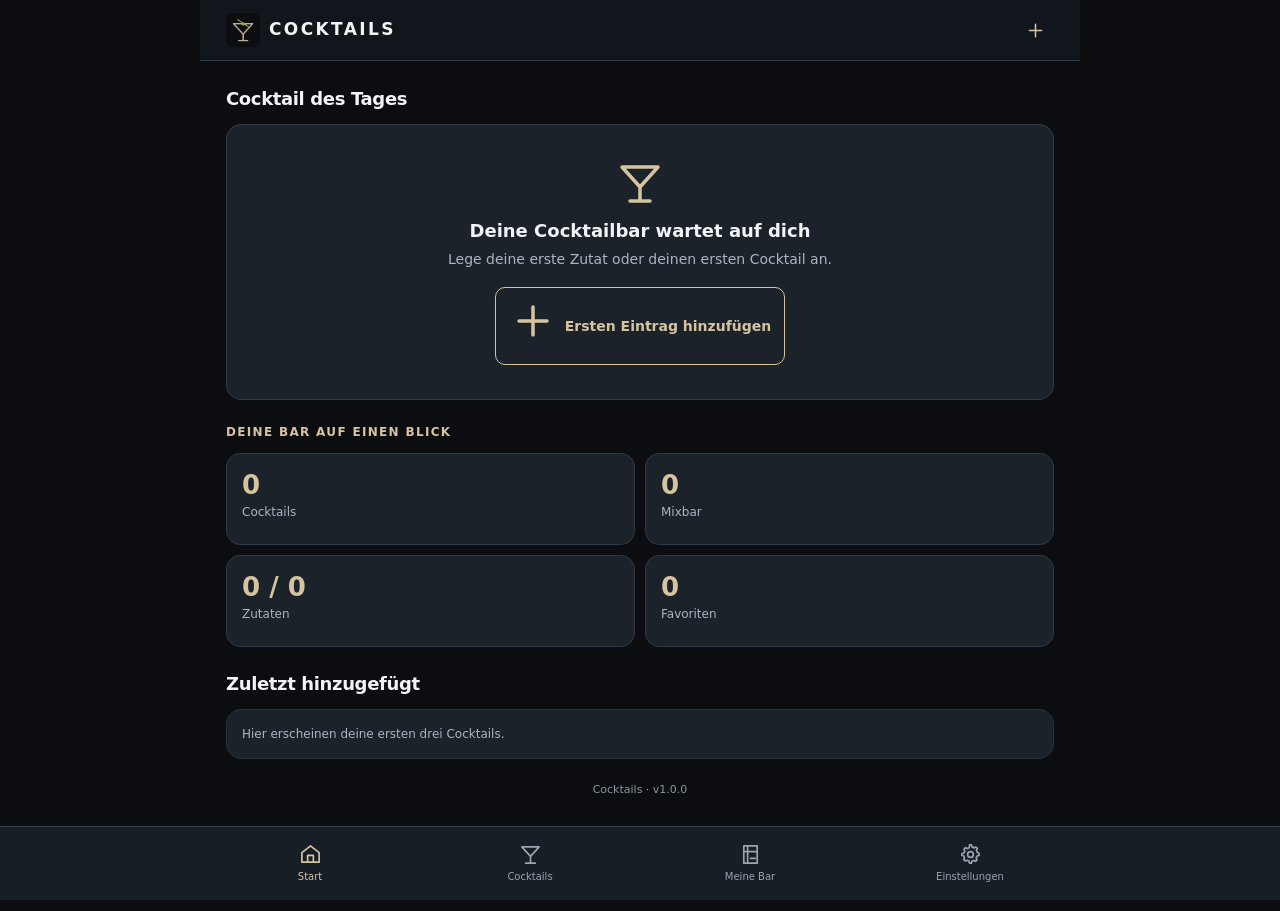
==== index.html @ be9fc89a "Add files via upload" ====
<!doctype html><html lang="de"><head>
<meta charset="utf-8"><meta name="viewport" content="width=device-width,initial-scale=1,viewport-fit=cover"><meta name="theme-color" content="#0B0D11">
<meta name="description" content="Cocktails – persönliche Cocktailbar und digitale Cocktailkarte">
<title>Cocktails</title><link rel="manifest" href="manifest.webmanifest"><link rel="icon" href="icon-192.png" type="image/png"><link rel="stylesheet" href="styles.css">
</head><body><div id="app"><div class="splash"><img src="icon-192.png" alt=""><span>COCKTAILS</span></div></div>
<input type="file" id="photo-file" accept="image/*" hidden>
<script src="qr.js" defer></script><script src="zip.js" defer></script><script src="app.js" defer></script></body></html>
---- styles.css ----
:root{--bg:#0b0d11;--panel:#1b222a;--panel2:#252e37;--panel3:#121820;--line:#323c46;--soft:#aab6c1;--text:#f1f3f5;--gold:#d6c4a1;--good:#65c18c;--warn:#e1b05e;--bad:#d95b5b;--accent:#d6c4a1;--bottom:74px;font-family:Inter,system-ui,-apple-system,"Segoe UI",Roboto,Arial,sans-serif;color-scheme:dark}
*{box-sizing:border-box}html{background:var(--bg);scroll-behavior:auto}body{margin:0;background:var(--bg);color:var(--text);font-size:14px;line-height:1.5;min-height:100vh}button,input,textarea,select{font:inherit}button{cursor:pointer}button:disabled{opacity:.42;cursor:not-allowed}button:focus-visible,a:focus-visible,input:focus-visible,select:focus-visible,textarea:focus-visible{outline:2px solid var(--gold);outline-offset:2px}a{color:var(--gold)}.app{max-width:880px;margin:auto;min-height:100vh;padding-bottom:calc(var(--bottom) + env(safe-area-inset-bottom) + 14px)}.app.subpage{padding-bottom:28px}.app.has-footer{padding-bottom:calc(126px + env(safe-area-inset-bottom))} .splash{min-height:80vh;display:flex;flex-direction:column;align-items:center;justify-content:center;gap:10px;letter-spacing:.22em;color:var(--gold);font-weight:750}.splash img{width:110px}.topbar{position:sticky;top:0;z-index:20;background:rgba(18,23,29,.97);backdrop-filter:blur(14px);border-bottom:1px solid var(--line);height:61px;display:flex;align-items:center;justify-content:space-between;padding:0 14px;gap:8px}.brand{font-weight:800;letter-spacing:.14em;font-size:17px;display:flex;align-items:center;gap:9px}.brand img{width:34px;height:34px}.top-title{font-weight:720;font-size:17px;white-space:nowrap;text-overflow:ellipsis;overflow:hidden}.top-actions{display:flex;align-items:center;gap:3px}.ico-btn{border:0;background:transparent;color:var(--gold);width:38px;height:38px;border-radius:10px;display:inline-flex;align-items:center;justify-content:center;flex-shrink:0}.ico-btn:hover,.ico-btn.active{background:#313a41}.ico-btn svg,.svg-icon{width:19px;height:19px;display:inline-block;vertical-align:middle;stroke:currentColor;stroke-width:1.75;stroke-linecap:round;stroke-linejoin:round;fill:none}.ico-btn svg{width:21px;height:21px}.page{padding:18px 15px 25px}.section{margin-bottom:23px}.section-title{font-size:12px;font-weight:790;letter-spacing:.11em;text-transform:uppercase;color:var(--gold);margin:0 0 12px}.section-head{display:flex;align-items:center;justify-content:space-between;gap:10px;margin-bottom:12px}.section-head h2{margin:0;font-size:18px;letter-spacing:-.02em}.muted{color:var(--soft)}.small{font-size:12px}.tiny{font-size:11px}.eyebrow{letter-spacing:.1em;font-size:11px;text-transform:uppercase;color:var(--gold);font-weight:750}.panel{background:var(--panel);border:1px solid #28323b;border-radius:15px;padding:15px}.row{display:flex;align-items:center;gap:10px}.between{justify-content:space-between}.grow{flex:1;min-width:0}.stack{display:flex;flex-direction:column;gap:10px}.wrap{flex-wrap:wrap}.btn{border:1px solid var(--line);border-radius:10px;min-height:39px;padding:9px 13px;color:var(--text);background:var(--panel2);display:inline-flex;align-items:center;justify-content:center;gap:8px;text-align:center;white-space:normal;font-weight:600}.btn svg{width:17px;height:17px}.btn.primary{background:var(--gold);color:#111821;border-color:var(--gold)}.btn.outline{color:var(--gold);background:transparent;border-color:var(--gold)}.btn.ghost{background:transparent;border-color:transparent;color:var(--soft)}.btn.danger{background:#332329;border-color:#67434a;color:#ffb8b8}.btn.sm{min-height:33px;padding:5px 10px;font-size:12px}.btn.wide{width:100%}.btn.pill{border-radius:999px}.btn.active{background:var(--gold);color:#10161d;border-color:var(--gold)}.btn.chip{border-radius:999px;min-height:30px;font-size:12px;padding:5px 11px}.link-button{border:0;background:transparent;color:var(--gold);padding:4px 0;font-weight:650;font-size:13px}.empty{text-align:center;padding:34px 18px;background:var(--panel);border:1px solid var(--line);border-radius:15px}.empty svg{width:48px;height:48px;color:var(--gold);margin-bottom:10px}.empty h3{font-size:18px;margin:0 0 5px}.empty p{color:var(--soft);margin:0 0 17px}.stats{display:grid;grid-template-columns:repeat(2,minmax(0,1fr));gap:10px}.stat{padding:15px;border:1px solid #303945;border-radius:14px;background:var(--panel);display:flex;flex-direction:column;align-items:flex-start;min-height:92px;cursor:pointer}.stat b{font-size:26px;color:var(--gold);font-weight:760;line-height:1.3}.stat span{color:var(--soft);font-size:12px}.hero{display:grid;grid-template-columns:39% 1fr;gap:14px;align-items:center;cursor:pointer}.hero .photo{aspect-ratio:1}.hero h2{font-size:25px;line-height:1.1;margin:4px 0}.hero .category-name{font-size:11px;letter-spacing:.1em}.photo{width:100%;aspect-ratio:1;border-radius:10px;background:linear-gradient(145deg,#2a333c,#151b23);overflow:hidden;display:flex;align-items:center;justify-content:center;position:relative}.photo img{width:100%;height:100%;object-fit:cover}.monogram{font-size:42px;font-weight:790;line-height:1;color:var(--accent);text-transform:uppercase;letter-spacing:-.04em}.photo.sm .monogram{font-size:22px}.photo.sm{width:46px;height:46px;flex:none}.photo.round{border-radius:14px}.photo.placeholder{border:1px solid #35414b}.recent-grid{display:grid;grid-template-columns:repeat(3,minmax(0,1fr));gap:10px}.recent-item{min-width:0;cursor:pointer}.recent-item .name{font-size:12px;margin:6px 0 3px;font-weight:680;white-space:nowrap;overflow:hidden;text-overflow:ellipsis}.recent-item .underline{height:2px;width:100%;border-radius:4px}.grid-drinks{display:grid;grid-template-columns:repeat(2,minmax(0,1fr));gap:12px}.drink-card{background:var(--panel);border:1px solid #28323b;border-radius:13px;overflow:hidden;min-width:0}.drink-card .photo{border-radius:0}.drink-card-content{padding:10px;min-width:0}.drink-card h3{font-size:14px;margin:0 0 5px;overflow:hidden;text-overflow:ellipsis;white-space:nowrap}.drink-card .status{font-size:11px;line-height:1.2}.card-top{position:relative}.card-heart{position:absolute;top:6px;right:6px;width:32px;height:32px;border-radius:10px;display:flex;align-items:center;justify-content:center;background:rgba(11,13,17,.73);border:1px solid #ffffff1e;color:var(--gold)}.drink-list{display:grid;gap:9px}.drink-list .drink-card{display:flex;align-items:center}.drink-list .photo{width:76px;height:76px;flex:none}.drink-list .drink-card-content{flex:1}.drink-list .card-heart{position:static;margin-right:8px}.drink-list .card-top{flex:none}.filter-controls{display:flex;flex-direction:column;gap:10px;margin-bottom:17px}.filter-row{display:flex;gap:8px;align-items:center;flex-wrap:wrap}.search-box{width:100%;background:var(--panel);border:1px solid var(--line);border-radius:10px;padding:9px 12px;color:var(--text);min-height:43px}.form-control{width:100%;background:#111821;border:1px solid #414b55;border-radius:9px;color:var(--text);padding:10px 11px;min-height:42px;outline:0}.form-control:focus{border-color:var(--gold)}.form-control.error{border-color:var(--bad)}textarea.form-control{resize:vertical;min-height:86px}select.form-control{appearance:none;background-image:url('data:image/svg+xml,%3Csvg xmlns="http://www.w3.org/2000/svg" width="14" height="14" fill="none" stroke="%23aab6c1" stroke-width="2"%3E%3Cpath d="m3 5 4 4 4-4"/%3E%3C/svg%3E');background-repeat:no-repeat;background-position:right 10px center;padding-right:27px}.field{display:flex;flex-direction:column;gap:5px}.field label,.label{font-size:12px;color:#c0c9d0}.error-text{font-size:11px;color:#f19b9b}.hint{font-size:11px;color:var(--soft)}.form-grid{display:grid;grid-template-columns:repeat(2,minmax(0,1fr));gap:10px}.form-section{background:var(--panel);border:1px solid #303a44;border-radius:13px;overflow:hidden;margin-bottom:10px}.section-toggle{width:100%;display:flex;align-items:center;text-align:left;gap:9px;background:transparent;border:0;color:var(--text);padding:14px;min-height:48px}.form-section .inner{padding:1px 13px 15px;display:flex;flex-direction:column;gap:13px}.section-toggle .nr{color:var(--gold);font-size:11px;letter-spacing:.04em}.section-toggle strong{flex:1}.section-toggle .progress{color:var(--good)}.category-tiles{display:grid;grid-template-columns:repeat(2,minmax(0,1fr));gap:7px}.category-tile{border:1px solid var(--tile);background:transparent;border-radius:10px;padding:10px 6px;color:var(--text);font-size:11px;min-height:49px;font-weight:650}.category-tile.selected{background:color-mix(in srgb,var(--tile) 18%,transparent);box-shadow:inset 0 0 0 1px var(--tile)}.tag-grid{display:flex;gap:7px;flex-wrap:wrap}.tile{border:1px solid #48535e;background:#131a20;border-radius:10px;padding:9px 10px;color:var(--soft);font-size:12px;min-height:36px}.tile.selected{color:var(--gold);border-color:var(--gold);background:#34322d}.glass-grid{display:grid;grid-template-columns:repeat(5,minmax(0,1fr));gap:6px}.glass-tile{border:1px solid #444d57;background:#141a21;border-radius:8px;color:var(--soft);padding:8px 2px;min-height:69px;display:flex;align-items:center;justify-content:center;flex-direction:column;gap:4px;font-size:9px;line-height:1.2;text-align:center}.glass-tile svg{width:26px;height:31px;stroke:var(--accent);fill:none;stroke-width:1.7;stroke-linecap:round;stroke-linejoin:round}.glass-tile.selected{color:var(--gold);border-color:var(--gold);background:#302f2b}.taste-grid{display:flex;flex-direction:column;gap:13px}.taste-row{display:grid;grid-template-columns:112px 1fr;gap:8px;align-items:center}.taste-label{font-size:12px;color:#d5dbe0}.taste-segments{display:flex;gap:3px;min-width:0}.seg{height:19px;min-width:0;flex:1;border-radius:3px;border:1px solid var(--taste);background:#121820;padding:0}.seg.selected{background:var(--taste)}.taste-bottom{grid-column:2;display:flex;align-items:center;justify-content:space-between;margin-top:-5px}.taste-value{color:var(--soft);font-size:11px}.tiny-action{font-size:11px;border:0;background:transparent;color:var(--gold);padding:1px 0}.entry{background:#121a22;border:1px solid #313d47;border-radius:11px;padding:11px;display:flex;flex-direction:column;gap:9px}.entry-top{display:flex;align-items:center;gap:8px}.entry-top b{font-size:13px;flex:1}.drag-buttons{display:flex;gap:2px}.drag-buttons .ico-btn{width:30px;height:30px;color:#9fb0be}.qty-row{display:flex;align-items:flex-end;gap:8px}.qty-row .field{flex:1}.qty-row .field.unit{flex:0 0 104px}.editor-footer,.picker-footer{position:fixed;bottom:0;left:0;right:0;z-index:25;background:rgba(27,34,42,.97);backdrop-filter:blur(10px);border-top:1px solid #3a444d;padding:10px max(13px,calc((100vw - 860px)/2 + 13px)) calc(10px + env(safe-area-inset-bottom));display:flex;flex-direction:column;gap:7px}.editor-footer .save-state,.picker-footer .save-state{display:flex;align-items:center;gap:6px;font-size:11px;color:var(--soft)}.bottom-nav{position:fixed;bottom:0;left:0;right:0;z-index:25;height:calc(var(--bottom) + env(safe-area-inset-bottom));background:#171e26;border-top:1px solid #36414a;display:flex;justify-content:center;padding-bottom:env(safe-area-inset-bottom)}.bottom-nav .nav-inner{width:min(880px,100%);display:grid;grid-template-columns:repeat(4,minmax(0,1fr))}.nav-item{border:0;background:transparent;color:#99a5b0;display:flex;flex-direction:column;align-items:center;justify-content:center;gap:3px;font-size:10px}.nav-item.selected{color:var(--gold)}.nav-item .svg-icon{width:23px;height:23px}.tabrow{display:flex;gap:5px;background:#202831;padding:4px;border-radius:11px}.tabbtn{flex:1;background:transparent;border:0;border-radius:8px;color:#9babb6;padding:10px 5px;font-size:12px}.tabbtn.active{background:#3b444c;color:var(--gold);font-weight:720}.picker-item{display:flex;align-items:center;gap:9px;border:1px solid #2d3944;border-radius:11px;background:var(--panel);padding:11px}.picker-item .name{flex:1;min-width:0}.picker-item .name b{display:block;font-size:13px}.stepper{display:flex;align-items:center;gap:8px}.stepper .btn{width:34px;min-height:34px;padding:0}.stepper strong{min-width:15px;text-align:center}.detail-top{display:flex;gap:9px;margin-bottom:13px}.detail-top .photo{flex:1;min-width:0}.stamps{width:24%;min-width:92px;display:flex;flex-direction:column;justify-content:center;gap:8px}.stamp{border:1px solid var(--accent);border-radius:10px;padding:8px 4px;color:var(--accent);display:flex;flex:1;flex-direction:column;align-items:center;justify-content:center;min-height:75px;gap:5px;text-align:center}.stamp .svg-icon{width:34px;height:34px}.stamp span{font-size:9px;letter-spacing:.04em;text-transform:uppercase;font-weight:700;white-space:nowrap}.detail-name{font-size:29px;line-height:1.1;letter-spacing:-.02em;margin:10px 0 8px}.badge-list{display:flex;gap:6px;flex-wrap:wrap}.badge-base{border:1px solid var(--accent);color:var(--accent);border-radius:20px;font-size:10px;padding:3px 8px;font-weight:640}.status{display:inline-flex;align-items:center;gap:5px;font-weight:650}.status.good{color:var(--good)}.status.warn{color:var(--warn)}.status.bad{color:var(--bad)}.ingredient-line{background:var(--panel);border-radius:10px;padding:10px 12px;margin-bottom:7px;display:flex;flex-direction:column;gap:6px}.ingredient-main{display:flex;align-items:center;gap:8px}.ingredient-main .amount{margin-left:auto;font-weight:680;white-space:nowrap}.ingredient-notice{font-size:11px;margin-left:27px;color:#abb6bf}.ingredient-notice.bad{color:#e58f8f}.ingredient-notice.warn{color:var(--warn)}.ingredient-notice.good{color:var(--good)}.substitute-select{background:#141b22;border:1px solid #62615a;border-radius:8px;color:var(--text);padding:7px 9px;width:100%;font-size:12px}.steps-list{display:flex;flex-direction:column;gap:9px}.step{display:flex;align-items:flex-start;gap:12px;background:var(--panel);padding:12px;border-radius:11px}.step .nr{border:1px solid var(--accent);border-radius:6px;color:var(--accent);min-width:35px;text-align:center;padding:4px;font-size:11px}.accord{margin-bottom:9px;border-radius:12px;border:1px solid var(--line);background:var(--panel);overflow:hidden}.accord-h{width:100%;padding:13px;background:transparent;color:var(--text);border:0;display:flex;align-items:center;gap:9px;text-align:left}.accord-h strong{flex:1}.accord-list{padding:0 8px 8px}.ingredient-list-row{display:flex;align-items:center;gap:10px;padding:8px 3px;border-top:1px solid #2e3a43}.ingredient-list-row .ingredient-name{flex:1;text-align:left;background:transparent;border:0;color:var(--text);padding:0;min-width:0;font-weight:570}.stock-switch{width:44px;height:27px;border-radius:20px;border:1px solid #53606b;background:#39424b;padding:3px;flex:none;display:flex;align-items:center;transition:background .15s}.stock-switch.on{background:#296244;border-color:#41865f;justify-content:flex-end}.stock-switch .knob{width:19px;height:19px;border-radius:50%;background:#dce5e8}.modal-scrim{position:fixed;inset:0;background:#000b;z-index:45;display:flex;align-items:flex-end;justify-content:center;padding:15px}.modal{background:#202830;border:1px solid #4b555e;border-radius:17px;padding:18px;width:min(500px,100%);max-height:85dvh;overflow-y:auto;box-shadow:0 15px 80px #0008}.modal h3{font-size:19px;margin:0 0 8px}.modal p{color:var(--soft);margin:0 0 18px}.modal-actions{display:flex;flex-direction:column;gap:8px}.toast{position:fixed;bottom:calc(var(--bottom) + env(safe-area-inset-bottom) + 15px);left:50%;transform:translateX(-50%);z-index:65;background:#e8dfcd;color:#172027;border-radius:10px;padding:11px 15px;box-shadow:0 6px 30px #0009;max-width:calc(100vw - 20px);min-width:200px;display:flex;gap:12px;align-items:center;font-size:13px}.toast button{border:0;background:transparent;color:#385e72;font-weight:800}.footer-caption{margin-top:22px;text-align:center;color:#8998a4;font-size:11px}.warning-box{padding:12px;border:1px solid #645037;border-radius:10px;background:#352b24;color:#efd3a3;font-size:12px}.ok-box{padding:11px;border:1px solid #3b7256;border-radius:10px;background:#1e362a;color:#a9dfc2;font-size:12px}.divider{height:1px;background:var(--line);margin:8px 0}.photo-pick{position:relative;display:block;max-width:260px;cursor:pointer}.photo-pick .photo{aspect-ratio:1}.photo-pick .overlay{position:absolute;bottom:6px;right:6px;border-radius:7px;background:#111c;font-size:11px;padding:6px 9px}.select-box{padding:8px;border:1px solid var(--line);border-radius:10px;background:var(--panel)}.check-line{display:flex;gap:10px;align-items:center;padding:7px 0;color:var(--text)}.check-line input{accent-color:var(--gold);width:17px;height:17px}.guest-body{background:var(--bg)}.guest-hero{padding:27px 17px 17px;text-align:center;border-bottom:1px solid var(--line);margin-bottom:20px}.guest-hero img{width:85px}.guest-hero h1{font-size:28px;letter-spacing:.13em;margin:3px 0 0}.guest-hero p{color:var(--soft);margin:5px 0}.guest-wrap{max-width:800px;margin:auto;padding:0 14px 30px}.guest-grid{display:grid;grid-template-columns:repeat(2,minmax(0,1fr));gap:13px}.guest-card{border:1px solid #35404a;background:var(--panel);border-radius:14px;overflow:hidden}.guest-card .photo{border-radius:0}.guest-card-body{padding:12px}.guest-card h2{font-size:18px;margin:3px 0 3px;line-height:1.2}.guest-card .category-name{font-size:10px;font-weight:780;letter-spacing:.09em}.guest-card .small{font-size:11px}.guest-loading{padding:100px 20px;text-align:center;color:var(--soft)}.guest-loading img{display:block;margin:auto}.qr-output{background:#fff;border-radius:12px;padding:14px;width:fit-content;margin:10px auto;max-width:100%}.qr-output svg{width:min(260px,65vw);height:auto;display:block}.large-image{position:fixed;inset:0;z-index:60;background:#020304f2;display:flex;align-items:center;justify-content:center;touch-action:none}.large-image img{max-width:100%;max-height:100%;object-fit:contain;transform:translate(var(--pan-x,0px),var(--pan-y,0px)) scale(var(--zoom,1));touch-action:none}.crop-wrap{width:min(88vw,380px);height:min(88vw,380px);margin:auto;overflow:hidden;position:relative;background:#12161c;border:2px solid var(--gold);touch-action:none;cursor:grab}.crop-wrap img{position:absolute;max-width:none;user-select:none;pointer-events:none;transform-origin:top left}.crop-wrap:after{content:"";pointer-events:none;position:absolute;inset:0;border:1px solid #fff6}.inline-note{font-size:11px;line-height:1.35;color:var(--soft)}.hide{display:none!important}
@media(min-width:650px){.page{padding:24px 26px}.topbar{padding:0 26px}.grid-drinks{grid-template-columns:repeat(3,minmax(0,1fr))}.guest-grid{grid-template-columns:repeat(3,minmax(0,1fr))}.glass-grid{grid-template-columns:repeat(10,minmax(0,1fr))}.modal-scrim{align-items:center}.detail-name{font-size:35px}.detail-top{max-width:680px}}
@media(max-width:380px){.stepper{gap:4px}.stepper .btn{width:30px;min-height:30px}.taste-row{grid-template-columns:94px 1fr}.category-tile{font-size:10px}.glass-grid{grid-template-columns:repeat(5,minmax(0,1fr))}}

.drag-handle{cursor:grab;touch-action:none;padding:4px;color:#9eabb5;display:inline-flex;align-items:center}.drag-handle:active{cursor:grabbing;color:var(--gold)}
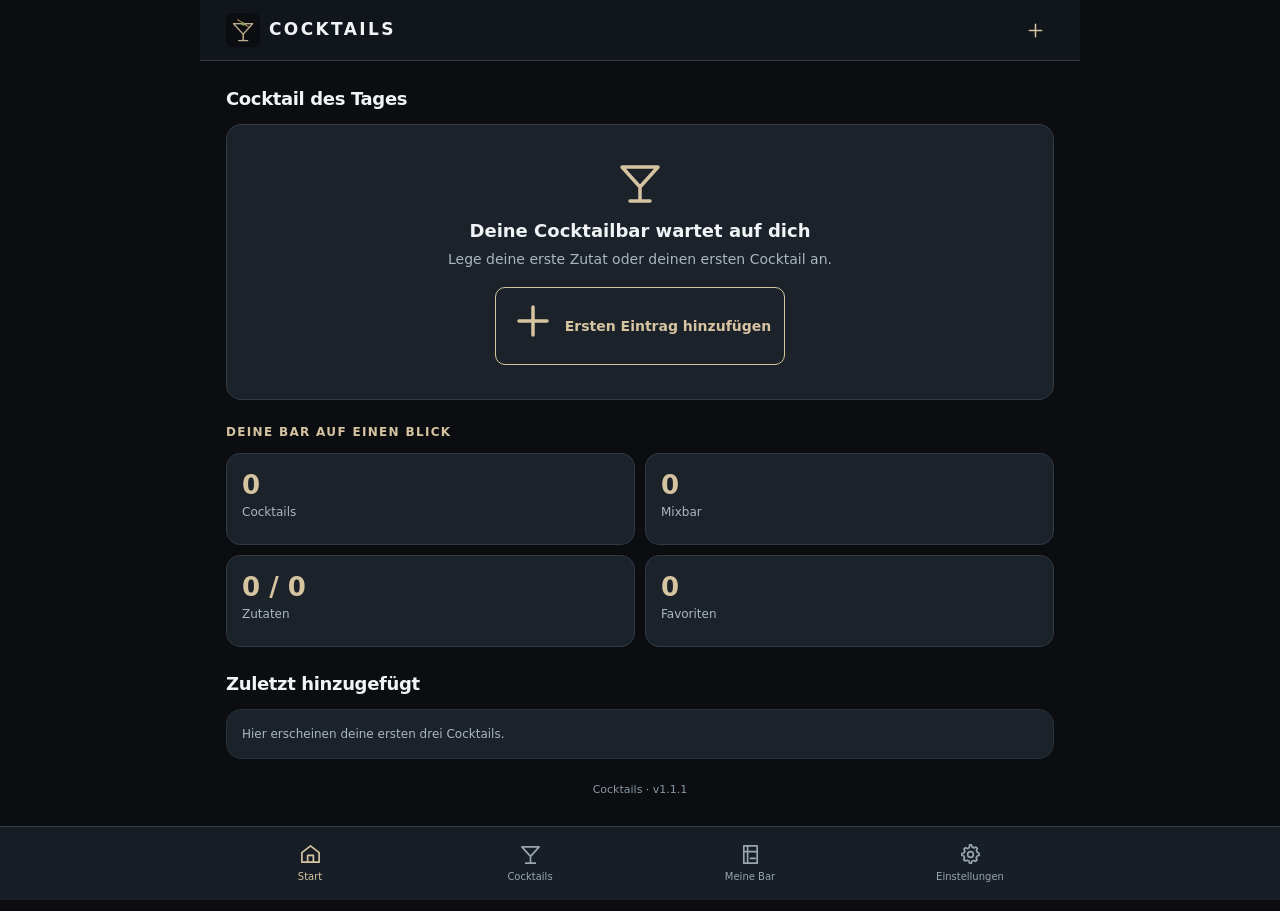
==== commit 95cd3d6e: "Add files via upload" ====
--- a/index.html
+++ b/index.html
@@ -4,4 +4,4 @@
 <title>Cocktails</title><link rel="manifest" href="manifest.webmanifest"><link rel="icon" href="icon-192.png" type="image/png"><link rel="stylesheet" href="styles.css">
 </head><body><div id="app"><div class="splash"><img src="icon-192.png" alt=""><span>COCKTAILS</span></div></div>
 <input type="file" id="photo-file" accept="image/*" hidden>
-<script src="qr.js" defer></script><script src="zip.js" defer></script><script src="app.js" defer></script></body></html>
+<script src="qr.js" defer></script><script src="cloud.js" defer></script><script src="zip.js" defer></script><script src="app.js" defer></script></body></html>
--- a/styles.css
+++ b/styles.css
@@ -1,6 +1,6 @@
 :root{--bg:#0b0d11;--panel:#1b222a;--panel2:#252e37;--panel3:#121820;--line:#323c46;--soft:#aab6c1;--text:#f1f3f5;--gold:#d6c4a1;--good:#65c18c;--warn:#e1b05e;--bad:#d95b5b;--accent:#d6c4a1;--bottom:74px;font-family:Inter,system-ui,-apple-system,"Segoe UI",Roboto,Arial,sans-serif;color-scheme:dark}
-*{box-sizing:border-box}html{background:var(--bg);scroll-behavior:auto}body{margin:0;background:var(--bg);color:var(--text);font-size:14px;line-height:1.5;min-height:100vh}button,input,textarea,select{font:inherit}button{cursor:pointer}button:disabled{opacity:.42;cursor:not-allowed}button:focus-visible,a:focus-visible,input:focus-visible,select:focus-visible,textarea:focus-visible{outline:2px solid var(--gold);outline-offset:2px}a{color:var(--gold)}.app{max-width:880px;margin:auto;min-height:100vh;padding-bottom:calc(var(--bottom) + env(safe-area-inset-bottom) + 14px)}.app.subpage{padding-bottom:28px}.app.has-footer{padding-bottom:calc(126px + env(safe-area-inset-bottom))} .splash{min-height:80vh;display:flex;flex-direction:column;align-items:center;justify-content:center;gap:10px;letter-spacing:.22em;color:var(--gold);font-weight:750}.splash img{width:110px}.topbar{position:sticky;top:0;z-index:20;background:rgba(18,23,29,.97);backdrop-filter:blur(14px);border-bottom:1px solid var(--line);height:61px;display:flex;align-items:center;justify-content:space-between;padding:0 14px;gap:8px}.brand{font-weight:800;letter-spacing:.14em;font-size:17px;display:flex;align-items:center;gap:9px}.brand img{width:34px;height:34px}.top-title{font-weight:720;font-size:17px;white-space:nowrap;text-overflow:ellipsis;overflow:hidden}.top-actions{display:flex;align-items:center;gap:3px}.ico-btn{border:0;background:transparent;color:var(--gold);width:38px;height:38px;border-radius:10px;display:inline-flex;align-items:center;justify-content:center;flex-shrink:0}.ico-btn:hover,.ico-btn.active{background:#313a41}.ico-btn svg,.svg-icon{width:19px;height:19px;display:inline-block;vertical-align:middle;stroke:currentColor;stroke-width:1.75;stroke-linecap:round;stroke-linejoin:round;fill:none}.ico-btn svg{width:21px;height:21px}.page{padding:18px 15px 25px}.section{margin-bottom:23px}.section-title{font-size:12px;font-weight:790;letter-spacing:.11em;text-transform:uppercase;color:var(--gold);margin:0 0 12px}.section-head{display:flex;align-items:center;justify-content:space-between;gap:10px;margin-bottom:12px}.section-head h2{margin:0;font-size:18px;letter-spacing:-.02em}.muted{color:var(--soft)}.small{font-size:12px}.tiny{font-size:11px}.eyebrow{letter-spacing:.1em;font-size:11px;text-transform:uppercase;color:var(--gold);font-weight:750}.panel{background:var(--panel);border:1px solid #28323b;border-radius:15px;padding:15px}.row{display:flex;align-items:center;gap:10px}.between{justify-content:space-between}.grow{flex:1;min-width:0}.stack{display:flex;flex-direction:column;gap:10px}.wrap{flex-wrap:wrap}.btn{border:1px solid var(--line);border-radius:10px;min-height:39px;padding:9px 13px;color:var(--text);background:var(--panel2);display:inline-flex;align-items:center;justify-content:center;gap:8px;text-align:center;white-space:normal;font-weight:600}.btn svg{width:17px;height:17px}.btn.primary{background:var(--gold);color:#111821;border-color:var(--gold)}.btn.outline{color:var(--gold);background:transparent;border-color:var(--gold)}.btn.ghost{background:transparent;border-color:transparent;color:var(--soft)}.btn.danger{background:#332329;border-color:#67434a;color:#ffb8b8}.btn.sm{min-height:33px;padding:5px 10px;font-size:12px}.btn.wide{width:100%}.btn.pill{border-radius:999px}.btn.active{background:var(--gold);color:#10161d;border-color:var(--gold)}.btn.chip{border-radius:999px;min-height:30px;font-size:12px;padding:5px 11px}.link-button{border:0;background:transparent;color:var(--gold);padding:4px 0;font-weight:650;font-size:13px}.empty{text-align:center;padding:34px 18px;background:var(--panel);border:1px solid var(--line);border-radius:15px}.empty svg{width:48px;height:48px;color:var(--gold);margin-bottom:10px}.empty h3{font-size:18px;margin:0 0 5px}.empty p{color:var(--soft);margin:0 0 17px}.stats{display:grid;grid-template-columns:repeat(2,minmax(0,1fr));gap:10px}.stat{padding:15px;border:1px solid #303945;border-radius:14px;background:var(--panel);display:flex;flex-direction:column;align-items:flex-start;min-height:92px;cursor:pointer}.stat b{font-size:26px;color:var(--gold);font-weight:760;line-height:1.3}.stat span{color:var(--soft);font-size:12px}.hero{display:grid;grid-template-columns:39% 1fr;gap:14px;align-items:center;cursor:pointer}.hero .photo{aspect-ratio:1}.hero h2{font-size:25px;line-height:1.1;margin:4px 0}.hero .category-name{font-size:11px;letter-spacing:.1em}.photo{width:100%;aspect-ratio:1;border-radius:10px;background:linear-gradient(145deg,#2a333c,#151b23);overflow:hidden;display:flex;align-items:center;justify-content:center;position:relative}.photo img{width:100%;height:100%;object-fit:cover}.monogram{font-size:42px;font-weight:790;line-height:1;color:var(--accent);text-transform:uppercase;letter-spacing:-.04em}.photo.sm .monogram{font-size:22px}.photo.sm{width:46px;height:46px;flex:none}.photo.round{border-radius:14px}.photo.placeholder{border:1px solid #35414b}.recent-grid{display:grid;grid-template-columns:repeat(3,minmax(0,1fr));gap:10px}.recent-item{min-width:0;cursor:pointer}.recent-item .name{font-size:12px;margin:6px 0 3px;font-weight:680;white-space:nowrap;overflow:hidden;text-overflow:ellipsis}.recent-item .underline{height:2px;width:100%;border-radius:4px}.grid-drinks{display:grid;grid-template-columns:repeat(2,minmax(0,1fr));gap:12px}.drink-card{background:var(--panel);border:1px solid #28323b;border-radius:13px;overflow:hidden;min-width:0}.drink-card .photo{border-radius:0}.drink-card-content{padding:10px;min-width:0}.drink-card h3{font-size:14px;margin:0 0 5px;overflow:hidden;text-overflow:ellipsis;white-space:nowrap}.drink-card .status{font-size:11px;line-height:1.2}.card-top{position:relative}.card-heart{position:absolute;top:6px;right:6px;width:32px;height:32px;border-radius:10px;display:flex;align-items:center;justify-content:center;background:rgba(11,13,17,.73);border:1px solid #ffffff1e;color:var(--gold)}.drink-list{display:grid;gap:9px}.drink-list .drink-card{display:flex;align-items:center}.drink-list .photo{width:76px;height:76px;flex:none}.drink-list .drink-card-content{flex:1}.drink-list .card-heart{position:static;margin-right:8px}.drink-list .card-top{flex:none}.filter-controls{display:flex;flex-direction:column;gap:10px;margin-bottom:17px}.filter-row{display:flex;gap:8px;align-items:center;flex-wrap:wrap}.search-box{width:100%;background:var(--panel);border:1px solid var(--line);border-radius:10px;padding:9px 12px;color:var(--text);min-height:43px}.form-control{width:100%;background:#111821;border:1px solid #414b55;border-radius:9px;color:var(--text);padding:10px 11px;min-height:42px;outline:0}.form-control:focus{border-color:var(--gold)}.form-control.error{border-color:var(--bad)}textarea.form-control{resize:vertical;min-height:86px}select.form-control{appearance:none;background-image:url('data:image/svg+xml,%3Csvg xmlns="http://www.w3.org/2000/svg" width="14" height="14" fill="none" stroke="%23aab6c1" stroke-width="2"%3E%3Cpath d="m3 5 4 4 4-4"/%3E%3C/svg%3E');background-repeat:no-repeat;background-position:right 10px center;padding-right:27px}.field{display:flex;flex-direction:column;gap:5px}.field label,.label{font-size:12px;color:#c0c9d0}.error-text{font-size:11px;color:#f19b9b}.hint{font-size:11px;color:var(--soft)}.form-grid{display:grid;grid-template-columns:repeat(2,minmax(0,1fr));gap:10px}.form-section{background:var(--panel);border:1px solid #303a44;border-radius:13px;overflow:hidden;margin-bottom:10px}.section-toggle{width:100%;display:flex;align-items:center;text-align:left;gap:9px;background:transparent;border:0;color:var(--text);padding:14px;min-height:48px}.form-section .inner{padding:1px 13px 15px;display:flex;flex-direction:column;gap:13px}.section-toggle .nr{color:var(--gold);font-size:11px;letter-spacing:.04em}.section-toggle strong{flex:1}.section-toggle .progress{color:var(--good)}.category-tiles{display:grid;grid-template-columns:repeat(2,minmax(0,1fr));gap:7px}.category-tile{border:1px solid var(--tile);background:transparent;border-radius:10px;padding:10px 6px;color:var(--text);font-size:11px;min-height:49px;font-weight:650}.category-tile.selected{background:color-mix(in srgb,var(--tile) 18%,transparent);box-shadow:inset 0 0 0 1px var(--tile)}.tag-grid{display:flex;gap:7px;flex-wrap:wrap}.tile{border:1px solid #48535e;background:#131a20;border-radius:10px;padding:9px 10px;color:var(--soft);font-size:12px;min-height:36px}.tile.selected{color:var(--gold);border-color:var(--gold);background:#34322d}.glass-grid{display:grid;grid-template-columns:repeat(5,minmax(0,1fr));gap:6px}.glass-tile{border:1px solid #444d57;background:#141a21;border-radius:8px;color:var(--soft);padding:8px 2px;min-height:69px;display:flex;align-items:center;justify-content:center;flex-direction:column;gap:4px;font-size:9px;line-height:1.2;text-align:center}.glass-tile svg{width:26px;height:31px;stroke:var(--accent);fill:none;stroke-width:1.7;stroke-linecap:round;stroke-linejoin:round}.glass-tile.selected{color:var(--gold);border-color:var(--gold);background:#302f2b}.taste-grid{display:flex;flex-direction:column;gap:13px}.taste-row{display:grid;grid-template-columns:112px 1fr;gap:8px;align-items:center}.taste-label{font-size:12px;color:#d5dbe0}.taste-segments{display:flex;gap:3px;min-width:0}.seg{height:19px;min-width:0;flex:1;border-radius:3px;border:1px solid var(--taste);background:#121820;padding:0}.seg.selected{background:var(--taste)}.taste-bottom{grid-column:2;display:flex;align-items:center;justify-content:space-between;margin-top:-5px}.taste-value{color:var(--soft);font-size:11px}.tiny-action{font-size:11px;border:0;background:transparent;color:var(--gold);padding:1px 0}.entry{background:#121a22;border:1px solid #313d47;border-radius:11px;padding:11px;display:flex;flex-direction:column;gap:9px}.entry-top{display:flex;align-items:center;gap:8px}.entry-top b{font-size:13px;flex:1}.drag-buttons{display:flex;gap:2px}.drag-buttons .ico-btn{width:30px;height:30px;color:#9fb0be}.qty-row{display:flex;align-items:flex-end;gap:8px}.qty-row .field{flex:1}.qty-row .field.unit{flex:0 0 104px}.editor-footer,.picker-footer{position:fixed;bottom:0;left:0;right:0;z-index:25;background:rgba(27,34,42,.97);backdrop-filter:blur(10px);border-top:1px solid #3a444d;padding:10px max(13px,calc((100vw - 860px)/2 + 13px)) calc(10px + env(safe-area-inset-bottom));display:flex;flex-direction:column;gap:7px}.editor-footer .save-state,.picker-footer .save-state{display:flex;align-items:center;gap:6px;font-size:11px;color:var(--soft)}.bottom-nav{position:fixed;bottom:0;left:0;right:0;z-index:25;height:calc(var(--bottom) + env(safe-area-inset-bottom));background:#171e26;border-top:1px solid #36414a;display:flex;justify-content:center;padding-bottom:env(safe-area-inset-bottom)}.bottom-nav .nav-inner{width:min(880px,100%);display:grid;grid-template-columns:repeat(4,minmax(0,1fr))}.nav-item{border:0;background:transparent;color:#99a5b0;display:flex;flex-direction:column;align-items:center;justify-content:center;gap:3px;font-size:10px}.nav-item.selected{color:var(--gold)}.nav-item .svg-icon{width:23px;height:23px}.tabrow{display:flex;gap:5px;background:#202831;padding:4px;border-radius:11px}.tabbtn{flex:1;background:transparent;border:0;border-radius:8px;color:#9babb6;padding:10px 5px;font-size:12px}.tabbtn.active{background:#3b444c;color:var(--gold);font-weight:720}.picker-item{display:flex;align-items:center;gap:9px;border:1px solid #2d3944;border-radius:11px;background:var(--panel);padding:11px}.picker-item .name{flex:1;min-width:0}.picker-item .name b{display:block;font-size:13px}.stepper{display:flex;align-items:center;gap:8px}.stepper .btn{width:34px;min-height:34px;padding:0}.stepper strong{min-width:15px;text-align:center}.detail-top{display:flex;gap:9px;margin-bottom:13px}.detail-top .photo{flex:1;min-width:0}.stamps{width:24%;min-width:92px;display:flex;flex-direction:column;justify-content:center;gap:8px}.stamp{border:1px solid var(--accent);border-radius:10px;padding:8px 4px;color:var(--accent);display:flex;flex:1;flex-direction:column;align-items:center;justify-content:center;min-height:75px;gap:5px;text-align:center}.stamp .svg-icon{width:34px;height:34px}.stamp span{font-size:9px;letter-spacing:.04em;text-transform:uppercase;font-weight:700;white-space:nowrap}.detail-name{font-size:29px;line-height:1.1;letter-spacing:-.02em;margin:10px 0 8px}.badge-list{display:flex;gap:6px;flex-wrap:wrap}.badge-base{border:1px solid var(--accent);color:var(--accent);border-radius:20px;font-size:10px;padding:3px 8px;font-weight:640}.status{display:inline-flex;align-items:center;gap:5px;font-weight:650}.status.good{color:var(--good)}.status.warn{color:var(--warn)}.status.bad{color:var(--bad)}.ingredient-line{background:var(--panel);border-radius:10px;padding:10px 12px;margin-bottom:7px;display:flex;flex-direction:column;gap:6px}.ingredient-main{display:flex;align-items:center;gap:8px}.ingredient-main .amount{margin-left:auto;font-weight:680;white-space:nowrap}.ingredient-notice{font-size:11px;margin-left:27px;color:#abb6bf}.ingredient-notice.bad{color:#e58f8f}.ingredient-notice.warn{color:var(--warn)}.ingredient-notice.good{color:var(--good)}.substitute-select{background:#141b22;border:1px solid #62615a;border-radius:8px;color:var(--text);padding:7px 9px;width:100%;font-size:12px}.steps-list{display:flex;flex-direction:column;gap:9px}.step{display:flex;align-items:flex-start;gap:12px;background:var(--panel);padding:12px;border-radius:11px}.step .nr{border:1px solid var(--accent);border-radius:6px;color:var(--accent);min-width:35px;text-align:center;padding:4px;font-size:11px}.accord{margin-bottom:9px;border-radius:12px;border:1px solid var(--line);background:var(--panel);overflow:hidden}.accord-h{width:100%;padding:13px;background:transparent;color:var(--text);border:0;display:flex;align-items:center;gap:9px;text-align:left}.accord-h strong{flex:1}.accord-list{padding:0 8px 8px}.ingredient-list-row{display:flex;align-items:center;gap:10px;padding:8px 3px;border-top:1px solid #2e3a43}.ingredient-list-row .ingredient-name{flex:1;text-align:left;background:transparent;border:0;color:var(--text);padding:0;min-width:0;font-weight:570}.stock-switch{width:44px;height:27px;border-radius:20px;border:1px solid #53606b;background:#39424b;padding:3px;flex:none;display:flex;align-items:center;transition:background .15s}.stock-switch.on{background:#296244;border-color:#41865f;justify-content:flex-end}.stock-switch .knob{width:19px;height:19px;border-radius:50%;background:#dce5e8}.modal-scrim{position:fixed;inset:0;background:#000b;z-index:45;display:flex;align-items:flex-end;justify-content:center;padding:15px}.modal{background:#202830;border:1px solid #4b555e;border-radius:17px;padding:18px;width:min(500px,100%);max-height:85dvh;overflow-y:auto;box-shadow:0 15px 80px #0008}.modal h3{font-size:19px;margin:0 0 8px}.modal p{color:var(--soft);margin:0 0 18px}.modal-actions{display:flex;flex-direction:column;gap:8px}.toast{position:fixed;bottom:calc(var(--bottom) + env(safe-area-inset-bottom) + 15px);left:50%;transform:translateX(-50%);z-index:65;background:#e8dfcd;color:#172027;border-radius:10px;padding:11px 15px;box-shadow:0 6px 30px #0009;max-width:calc(100vw - 20px);min-width:200px;display:flex;gap:12px;align-items:center;font-size:13px}.toast button{border:0;background:transparent;color:#385e72;font-weight:800}.footer-caption{margin-top:22px;text-align:center;color:#8998a4;font-size:11px}.warning-box{padding:12px;border:1px solid #645037;border-radius:10px;background:#352b24;color:#efd3a3;font-size:12px}.ok-box{padding:11px;border:1px solid #3b7256;border-radius:10px;background:#1e362a;color:#a9dfc2;font-size:12px}.divider{height:1px;background:var(--line);margin:8px 0}.photo-pick{position:relative;display:block;max-width:260px;cursor:pointer}.photo-pick .photo{aspect-ratio:1}.photo-pick .overlay{position:absolute;bottom:6px;right:6px;border-radius:7px;background:#111c;font-size:11px;padding:6px 9px}.select-box{padding:8px;border:1px solid var(--line);border-radius:10px;background:var(--panel)}.check-line{display:flex;gap:10px;align-items:center;padding:7px 0;color:var(--text)}.check-line input{accent-color:var(--gold);width:17px;height:17px}.guest-body{background:var(--bg)}.guest-hero{padding:27px 17px 17px;text-align:center;border-bottom:1px solid var(--line);margin-bottom:20px}.guest-hero img{width:85px}.guest-hero h1{font-size:28px;letter-spacing:.13em;margin:3px 0 0}.guest-hero p{color:var(--soft);margin:5px 0}.guest-wrap{max-width:800px;margin:auto;padding:0 14px 30px}.guest-grid{display:grid;grid-template-columns:repeat(2,minmax(0,1fr));gap:13px}.guest-card{border:1px solid #35404a;background:var(--panel);border-radius:14px;overflow:hidden}.guest-card .photo{border-radius:0}.guest-card-body{padding:12px}.guest-card h2{font-size:18px;margin:3px 0 3px;line-height:1.2}.guest-card .category-name{font-size:10px;font-weight:780;letter-spacing:.09em}.guest-card .small{font-size:11px}.guest-loading{padding:100px 20px;text-align:center;color:var(--soft)}.guest-loading img{display:block;margin:auto}.qr-output{background:#fff;border-radius:12px;padding:14px;width:fit-content;margin:10px auto;max-width:100%}.qr-output svg{width:min(260px,65vw);height:auto;display:block}.large-image{position:fixed;inset:0;z-index:60;background:#020304f2;display:flex;align-items:center;justify-content:center;touch-action:none}.large-image img{max-width:100%;max-height:100%;object-fit:contain;transform:translate(var(--pan-x,0px),var(--pan-y,0px)) scale(var(--zoom,1));touch-action:none}.crop-wrap{width:min(88vw,380px);height:min(88vw,380px);margin:auto;overflow:hidden;position:relative;background:#12161c;border:2px solid var(--gold);touch-action:none;cursor:grab}.crop-wrap img{position:absolute;max-width:none;user-select:none;pointer-events:none;transform-origin:top left}.crop-wrap:after{content:"";pointer-events:none;position:absolute;inset:0;border:1px solid #fff6}.inline-note{font-size:11px;line-height:1.35;color:var(--soft)}.hide{display:none!important}
-@media(min-width:650px){.page{padding:24px 26px}.topbar{padding:0 26px}.grid-drinks{grid-template-columns:repeat(3,minmax(0,1fr))}.guest-grid{grid-template-columns:repeat(3,minmax(0,1fr))}.glass-grid{grid-template-columns:repeat(10,minmax(0,1fr))}.modal-scrim{align-items:center}.detail-name{font-size:35px}.detail-top{max-width:680px}}
+*{box-sizing:border-box}html{background:var(--bg);scroll-behavior:auto}body{margin:0;background:var(--bg);color:var(--text);font-size:14px;line-height:1.5;min-height:100vh}button,input,textarea,select{font:inherit}button{cursor:pointer}button:disabled{opacity:.42;cursor:not-allowed}button:focus-visible,a:focus-visible,input:focus-visible,select:focus-visible,textarea:focus-visible{outline:2px solid var(--gold);outline-offset:2px}a{color:var(--gold)}.app{max-width:880px;margin:auto;min-height:100vh;padding-bottom:calc(var(--bottom) + env(safe-area-inset-bottom) + 14px)}.app.subpage{padding-bottom:28px}.app.has-footer{padding-bottom:calc(126px + env(safe-area-inset-bottom))} .splash{min-height:80vh;display:flex;flex-direction:column;align-items:center;justify-content:center;gap:10px;letter-spacing:.22em;color:var(--gold);font-weight:750}.splash img{width:110px}.topbar{position:sticky;top:0;z-index:20;background:rgba(18,23,29,.97);backdrop-filter:blur(14px);border-bottom:1px solid var(--line);height:61px;display:flex;align-items:center;justify-content:space-between;padding:0 14px;gap:8px}.brand{font-weight:800;letter-spacing:.14em;font-size:17px;display:flex;align-items:center;gap:9px}.brand img{width:34px;height:34px}.top-title{font-weight:720;font-size:17px;white-space:nowrap;text-overflow:ellipsis;overflow:hidden}.top-actions{display:flex;align-items:center;gap:3px}.ico-btn{border:0;background:transparent;color:var(--gold);width:38px;height:38px;border-radius:10px;display:inline-flex;align-items:center;justify-content:center;flex-shrink:0}.ico-btn:hover,.ico-btn.active{background:#313a41}.ico-btn svg,.svg-icon{width:19px;height:19px;display:inline-block;vertical-align:middle;stroke:currentColor;stroke-width:1.75;stroke-linecap:round;stroke-linejoin:round;fill:none}.ico-btn svg{width:21px;height:21px}.page{padding:18px 15px 25px}.section{margin-bottom:23px}.section-title{font-size:12px;font-weight:790;letter-spacing:.11em;text-transform:uppercase;color:var(--gold);margin:0 0 12px}.section-head{display:flex;align-items:center;justify-content:space-between;gap:10px;margin-bottom:12px}.section-head h2{margin:0;font-size:18px;letter-spacing:-.02em}.muted{color:var(--soft)}.small{font-size:12px}.tiny{font-size:11px}.eyebrow{letter-spacing:.1em;font-size:11px;text-transform:uppercase;color:var(--gold);font-weight:750}.panel{background:var(--panel);border:1px solid #28323b;border-radius:15px;padding:15px}.row{display:flex;align-items:center;gap:10px}.between{justify-content:space-between}.grow{flex:1;min-width:0}.stack{display:flex;flex-direction:column;gap:10px}.wrap{flex-wrap:wrap}.btn{border:1px solid var(--line);border-radius:10px;min-height:39px;padding:9px 13px;color:var(--text);background:var(--panel2);display:inline-flex;align-items:center;justify-content:center;gap:8px;text-align:center;white-space:normal;font-weight:600}.btn svg{width:17px;height:17px}.btn.primary{background:var(--gold);color:#111821;border-color:var(--gold)}.btn.outline{color:var(--gold);background:transparent;border-color:var(--gold)}.btn.ghost{background:transparent;border-color:transparent;color:var(--soft)}.btn.danger{background:#332329;border-color:#67434a;color:#ffb8b8}.btn.sm{min-height:33px;padding:5px 10px;font-size:12px}.btn.wide{width:100%}.btn.pill{border-radius:999px}.btn.active{background:var(--gold);color:#10161d;border-color:var(--gold)}.btn.chip{border-radius:999px;min-height:30px;font-size:12px;padding:5px 11px}.link-button{border:0;background:transparent;color:var(--gold);padding:4px 0;font-weight:650;font-size:13px}.empty{text-align:center;padding:34px 18px;background:var(--panel);border:1px solid var(--line);border-radius:15px}.empty svg{width:48px;height:48px;color:var(--gold);margin-bottom:10px}.empty h3{font-size:18px;margin:0 0 5px}.empty p{color:var(--soft);margin:0 0 17px}.stats{display:grid;grid-template-columns:repeat(2,minmax(0,1fr));gap:10px}.stat{padding:15px;border:1px solid #303945;border-radius:14px;background:var(--panel);display:flex;flex-direction:column;align-items:flex-start;min-height:92px;cursor:pointer}.stat b{font-size:26px;color:var(--gold);font-weight:760;line-height:1.3}.stat span{color:var(--soft);font-size:12px}.hero{display:grid;grid-template-columns:39% 1fr;gap:14px;align-items:center;cursor:pointer}.hero .photo{aspect-ratio:1}.hero h2{font-size:25px;line-height:1.1;margin:4px 0}.hero .category-name{font-size:11px;letter-spacing:.1em}.photo{width:100%;aspect-ratio:1;border-radius:10px;background:linear-gradient(145deg,#2a333c,#151b23);overflow:hidden;display:flex;align-items:center;justify-content:center;position:relative}.photo img{width:100%;height:100%;object-fit:cover}.monogram{font-size:42px;font-weight:790;line-height:1;color:var(--accent);text-transform:uppercase;letter-spacing:-.04em}.photo.sm .monogram{font-size:22px}.photo.sm{width:46px;height:46px;flex:none}.photo.round{border-radius:14px}.photo.placeholder{border:1px solid #35414b}.recent-grid{display:grid;grid-template-columns:repeat(3,minmax(0,1fr));gap:10px}.recent-item{min-width:0;cursor:pointer}.recent-item .name{font-size:12px;margin:6px 0 3px;font-weight:680;white-space:nowrap;overflow:hidden;text-overflow:ellipsis}.recent-item .underline{height:2px;width:100%;border-radius:4px}.grid-drinks{display:grid;grid-template-columns:repeat(2,minmax(0,1fr));gap:12px}.drink-card{background:var(--panel);border:1px solid #28323b;border-radius:13px;overflow:hidden;min-width:0}.drink-card .photo{border-radius:0}.drink-card-content{padding:10px;min-width:0}.drink-card h3{font-size:14px;margin:0 0 5px;overflow:hidden;text-overflow:ellipsis;white-space:nowrap}.drink-card .status{font-size:11px;line-height:1.2}.card-top{position:relative}.card-heart{position:absolute;top:6px;right:6px;width:32px;height:32px;border-radius:10px;display:flex;align-items:center;justify-content:center;background:rgba(11,13,17,.73);border:1px solid #ffffff1e;color:var(--gold)}.drink-list{display:grid;gap:9px}.drink-list .drink-card{display:flex;align-items:center}.drink-list .photo{width:76px;height:76px;flex:none}.drink-list .drink-card-content{flex:1}.drink-list .card-heart{position:static;margin-right:8px}.drink-list .card-top{flex:none}.filter-controls{display:flex;flex-direction:column;gap:10px;margin-bottom:17px}.filter-row{display:flex;gap:8px;align-items:center;flex-wrap:wrap}.search-box{width:100%;background:var(--panel);border:1px solid var(--line);border-radius:10px;padding:9px 12px;color:var(--text);min-height:43px}.form-control{width:100%;background:#111821;border:1px solid #414b55;border-radius:9px;color:var(--text);padding:10px 11px;min-height:42px;outline:0}.form-control:focus{border-color:var(--gold)}.form-control.error{border-color:var(--bad)}textarea.form-control{resize:vertical;min-height:86px}select.form-control{appearance:none;background-image:url('data:image/svg+xml,%3Csvg xmlns="http://www.w3.org/2000/svg" width="14" height="14" fill="none" stroke="%23aab6c1" stroke-width="2"%3E%3Cpath d="m3 5 4 4 4-4"/%3E%3C/svg%3E');background-repeat:no-repeat;background-position:right 10px center;padding-right:27px}.field{display:flex;flex-direction:column;gap:5px}.field label,.label{font-size:12px;color:#c0c9d0}.error-text{font-size:11px;color:#f19b9b}.hint{font-size:11px;color:var(--soft)}.form-grid{display:grid;grid-template-columns:repeat(2,minmax(0,1fr));gap:10px}.form-section{background:var(--panel);border:1px solid #303a44;border-radius:13px;overflow:hidden;margin-bottom:10px}.section-toggle{width:100%;display:flex;align-items:center;text-align:left;gap:9px;background:transparent;border:0;color:var(--text);padding:14px;min-height:48px}.form-section .inner{padding:1px 13px 15px;display:flex;flex-direction:column;gap:13px}.section-toggle .nr{color:var(--gold);font-size:11px;letter-spacing:.04em}.section-toggle strong{flex:1}.section-toggle .progress{color:var(--good)}.category-tiles{display:grid;grid-template-columns:repeat(2,minmax(0,1fr));gap:7px}.category-tile{border:1px solid var(--tile);background:transparent;border-radius:10px;padding:10px 6px;color:var(--text);font-size:11px;min-height:49px;font-weight:650}.category-tile.selected{background:color-mix(in srgb,var(--tile) 18%,transparent);box-shadow:inset 0 0 0 1px var(--tile)}.tag-grid{display:flex;gap:7px;flex-wrap:wrap}.tile{border:1px solid #48535e;background:#131a20;border-radius:10px;padding:9px 10px;color:var(--soft);font-size:12px;min-height:36px}.tile.selected{color:var(--gold);border-color:var(--gold);background:#34322d}.glass-grid{display:grid;grid-template-columns:repeat(5,minmax(0,1fr));gap:6px}.glass-tile{border:1px solid #444d57;background:#141a21;border-radius:8px;color:var(--soft);padding:8px 2px;min-height:69px;display:flex;align-items:center;justify-content:center;flex-direction:column;gap:4px;font-size:9px;line-height:1.2;text-align:center}.glass-tile svg{width:26px;height:31px;stroke:var(--accent);fill:none;stroke-width:1.7;stroke-linecap:round;stroke-linejoin:round}.glass-tile.selected{color:var(--gold);border-color:var(--gold);background:#302f2b}.taste-grid{display:flex;flex-direction:column;gap:13px}.taste-row{display:grid;grid-template-columns:112px 1fr;gap:8px;align-items:center}.taste-label{font-size:12px;color:#d5dbe0}.taste-segments{display:flex;gap:3px;min-width:0}.seg{height:19px;min-width:0;flex:1;border-radius:3px;border:1px solid var(--taste);background:#121820;padding:0}.seg.selected{background:var(--taste)}.taste-bottom{grid-column:2;display:flex;align-items:center;justify-content:space-between;margin-top:-5px}.taste-value{color:var(--soft);font-size:11px}.tiny-action{font-size:11px;border:0;background:transparent;color:var(--gold);padding:1px 0}.entry{background:#121a22;border:1px solid #313d47;border-radius:11px;padding:11px;display:flex;flex-direction:column;gap:9px}.entry-top{display:flex;align-items:center;gap:8px}.entry-top b{font-size:13px;flex:1}.drag-buttons{display:flex;gap:2px}.drag-buttons .ico-btn{width:30px;height:30px;color:#9fb0be}.qty-row{display:flex;align-items:flex-end;gap:8px}.qty-row .field{flex:1}.qty-row .field.unit{flex:0 0 104px}.editor-footer,.picker-footer{position:fixed;bottom:0;left:0;right:0;z-index:25;background:rgba(27,34,42,.97);backdrop-filter:blur(10px);border-top:1px solid #3a444d;padding:10px max(13px,calc((100vw - 860px)/2 + 13px)) calc(10px + env(safe-area-inset-bottom));display:flex;flex-direction:column;gap:7px}.editor-footer .save-state,.picker-footer .save-state{display:flex;align-items:center;gap:6px;font-size:11px;color:var(--soft)}.bottom-nav{position:fixed;bottom:0;left:0;right:0;z-index:25;height:calc(var(--bottom) + env(safe-area-inset-bottom));background:#171e26;border-top:1px solid #36414a;display:flex;justify-content:center;padding-bottom:env(safe-area-inset-bottom)}.bottom-nav .nav-inner{width:min(880px,100%);display:grid;grid-template-columns:repeat(4,minmax(0,1fr))}.nav-item{border:0;background:transparent;color:#99a5b0;display:flex;flex-direction:column;align-items:center;justify-content:center;gap:3px;font-size:10px}.nav-item.selected{color:var(--gold)}.nav-item .svg-icon{width:23px;height:23px}.tabrow{display:flex;gap:5px;background:#202831;padding:4px;border-radius:11px}.tabbtn{flex:1;background:transparent;border:0;border-radius:8px;color:#9babb6;padding:10px 5px;font-size:12px}.tabbtn.active{background:#3b444c;color:var(--gold);font-weight:720}.picker-item{display:flex;align-items:center;gap:9px;border:1px solid #2d3944;border-radius:11px;background:var(--panel);padding:11px}.picker-item .name{flex:1;min-width:0}.picker-item .name b{display:block;font-size:13px}.stepper{display:flex;align-items:center;gap:8px}.stepper .btn{width:34px;min-height:34px;padding:0}.stepper strong{min-width:15px;text-align:center}.detail-top{display:flex;gap:9px;margin-bottom:13px}.detail-top .photo{flex:1;min-width:0}.stamps{width:24%;min-width:92px;display:flex;flex-direction:column;justify-content:center;gap:8px}.stamp{border:1px solid var(--accent);border-radius:10px;padding:8px 4px;color:var(--accent);display:flex;flex:1;flex-direction:column;align-items:center;justify-content:center;min-height:75px;gap:5px;text-align:center}.stamp .svg-icon{width:34px;height:34px}.stamp span{font-size:9px;letter-spacing:.04em;text-transform:uppercase;font-weight:700;white-space:nowrap}.detail-name{font-size:29px;line-height:1.1;letter-spacing:-.02em;margin:10px 0 8px}.badge-list{display:flex;gap:6px;flex-wrap:wrap}.badge-base{border:1px solid var(--accent);color:var(--accent);border-radius:20px;font-size:10px;padding:3px 8px;font-weight:640}.status{display:inline-flex;align-items:center;gap:5px;font-weight:650}.status.good{color:var(--good)}.status.warn{color:var(--warn)}.status.bad{color:var(--bad)}.ingredient-line{background:var(--panel);border-radius:10px;padding:10px 12px;margin-bottom:7px;display:flex;flex-direction:column;gap:6px}.ingredient-main{display:flex;align-items:center;gap:8px}.ingredient-main .amount{margin-left:auto;font-weight:680;white-space:nowrap}.ingredient-notice{font-size:11px;margin-left:27px;color:#abb6bf}.ingredient-notice.bad{color:#e58f8f}.ingredient-notice.warn{color:var(--warn)}.ingredient-notice.good{color:var(--good)}.substitute-select{background:#141b22;border:1px solid #62615a;border-radius:8px;color:var(--text);padding:7px 9px;width:100%;font-size:12px}.steps-list{display:flex;flex-direction:column;gap:9px}.step{display:flex;align-items:flex-start;gap:12px;background:var(--panel);padding:12px;border-radius:11px}.step .nr{border:1px solid var(--accent);border-radius:6px;color:var(--accent);min-width:35px;text-align:center;padding:4px;font-size:11px}.accord{margin-bottom:9px;border-radius:12px;border:1px solid var(--line);background:var(--panel);overflow:hidden}.accord-h{width:100%;padding:13px;background:transparent;color:var(--text);border:0;display:flex;align-items:center;gap:9px;text-align:left}.accord-h strong{flex:1}.accord-list{padding:0 8px 8px}.ingredient-list-row{display:flex;align-items:center;gap:10px;padding:8px 3px;border-top:1px solid #2e3a43}.ingredient-list-row .ingredient-name{flex:1;text-align:left;background:transparent;border:0;color:var(--text);padding:0;min-width:0;font-weight:570}.stock-switch{width:44px;height:27px;border-radius:20px;border:1px solid #53606b;background:#39424b;padding:3px;flex:none;display:flex;align-items:center;transition:background .15s}.stock-switch.on{background:#296244;border-color:#41865f;justify-content:flex-end}.stock-switch .knob{width:19px;height:19px;border-radius:50%;background:#dce5e8}.modal-scrim{position:fixed;inset:0;background:#000b;z-index:45;display:flex;align-items:flex-end;justify-content:center;padding:15px}.modal{background:#202830;border:1px solid #4b555e;border-radius:17px;padding:18px;width:min(500px,100%);max-height:85dvh;overflow-y:auto;box-shadow:0 15px 80px #0008}.modal h3{font-size:19px;margin:0 0 8px}.modal p{color:var(--soft);margin:0 0 18px}.modal-actions{display:flex;flex-direction:column;gap:8px}.toast{position:fixed;bottom:calc(var(--bottom) + env(safe-area-inset-bottom) + 15px);left:50%;transform:translateX(-50%);z-index:65;background:#e8dfcd;color:#172027;border-radius:10px;padding:11px 15px;box-shadow:0 6px 30px #0009;max-width:calc(100vw - 20px);min-width:200px;display:flex;gap:12px;align-items:center;font-size:13px}.toast button{border:0;background:transparent;color:#385e72;font-weight:800}.footer-caption{margin-top:22px;text-align:center;color:#8998a4;font-size:11px}.warning-box{padding:12px;border:1px solid #645037;border-radius:10px;background:#352b24;color:#efd3a3;font-size:12px}.ok-box{padding:11px;border:1px solid #3b7256;border-radius:10px;background:#1e362a;color:#a9dfc2;font-size:12px}.divider{height:1px;background:var(--line);margin:8px 0}.photo-pick{position:relative;display:block;max-width:260px;cursor:pointer}.photo-pick .photo{aspect-ratio:1}.photo-pick .overlay{position:absolute;bottom:6px;right:6px;border-radius:7px;background:#111c;font-size:11px;padding:6px 9px}.select-box{padding:8px;border:1px solid var(--line);border-radius:10px;background:var(--panel)}.check-line{display:flex;gap:10px;align-items:center;padding:7px 0;color:var(--text)}.check-line input{accent-color:var(--gold);width:17px;height:17px}.guest-body{background:var(--bg)}.guest-hero{padding:27px 17px 17px;text-align:center;border-bottom:1px solid var(--line);margin-bottom:20px}.guest-hero img{width:85px}.guest-hero h1{font-size:28px;letter-spacing:.13em;margin:3px 0 0}.guest-hero p{color:var(--soft);margin:5px 0}.guest-wrap{max-width:560px;margin:auto;padding:0 14px 30px}.guest-grid{display:grid;grid-template-columns:minmax(0,1fr);gap:13px}.guest-card{border:1px solid #35404a;background:var(--panel);border-radius:14px;overflow:hidden}.guest-card .photo{border-radius:0}.guest-card-body{padding:12px}.guest-card h2{font-size:18px;margin:3px 0 3px;line-height:1.2}.guest-card .category-name{font-size:10px;font-weight:780;letter-spacing:.09em}.guest-card .small{font-size:11px}.guest-loading{padding:100px 20px;text-align:center;color:var(--soft)}.guest-loading img{display:block;margin:auto}.qr-output{background:#fff;border-radius:12px;padding:14px;width:fit-content;margin:10px auto;max-width:100%}.qr-output svg{width:min(260px,65vw);height:auto;display:block}.large-image{position:fixed;inset:0;z-index:60;background:#020304f2;display:flex;align-items:center;justify-content:center;touch-action:none}.large-image img{max-width:100%;max-height:100%;object-fit:contain;transform:translate(var(--pan-x,0px),var(--pan-y,0px)) scale(var(--zoom,1));touch-action:none}.crop-wrap{width:min(88vw,380px);height:min(88vw,380px);margin:auto;overflow:hidden;position:relative;background:#12161c;border:2px solid var(--gold);touch-action:none;cursor:grab}.crop-wrap img{position:absolute;max-width:none;user-select:none;pointer-events:none;transform-origin:top left}.crop-wrap:after{content:"";pointer-events:none;position:absolute;inset:0;border:1px solid #fff6}.inline-note{font-size:11px;line-height:1.35;color:var(--soft)}.hide{display:none!important}
+@media(min-width:650px){.page{padding:24px 26px}.topbar{padding:0 26px}.grid-drinks{grid-template-columns:repeat(3,minmax(0,1fr))}.glass-grid{grid-template-columns:repeat(10,minmax(0,1fr))}.modal-scrim{align-items:center}.detail-name{font-size:35px}.detail-top{max-width:680px}}
 @media(max-width:380px){.stepper{gap:4px}.stepper .btn{width:30px;min-height:30px}.taste-row{grid-template-columns:94px 1fr}.category-tile{font-size:10px}.glass-grid{grid-template-columns:repeat(5,minmax(0,1fr))}}
 
 .drag-handle{cursor:grab;touch-action:none;padding:4px;color:#9eabb5;display:inline-flex;align-items:center}.drag-handle:active{cursor:grabbing;color:var(--gold)}
